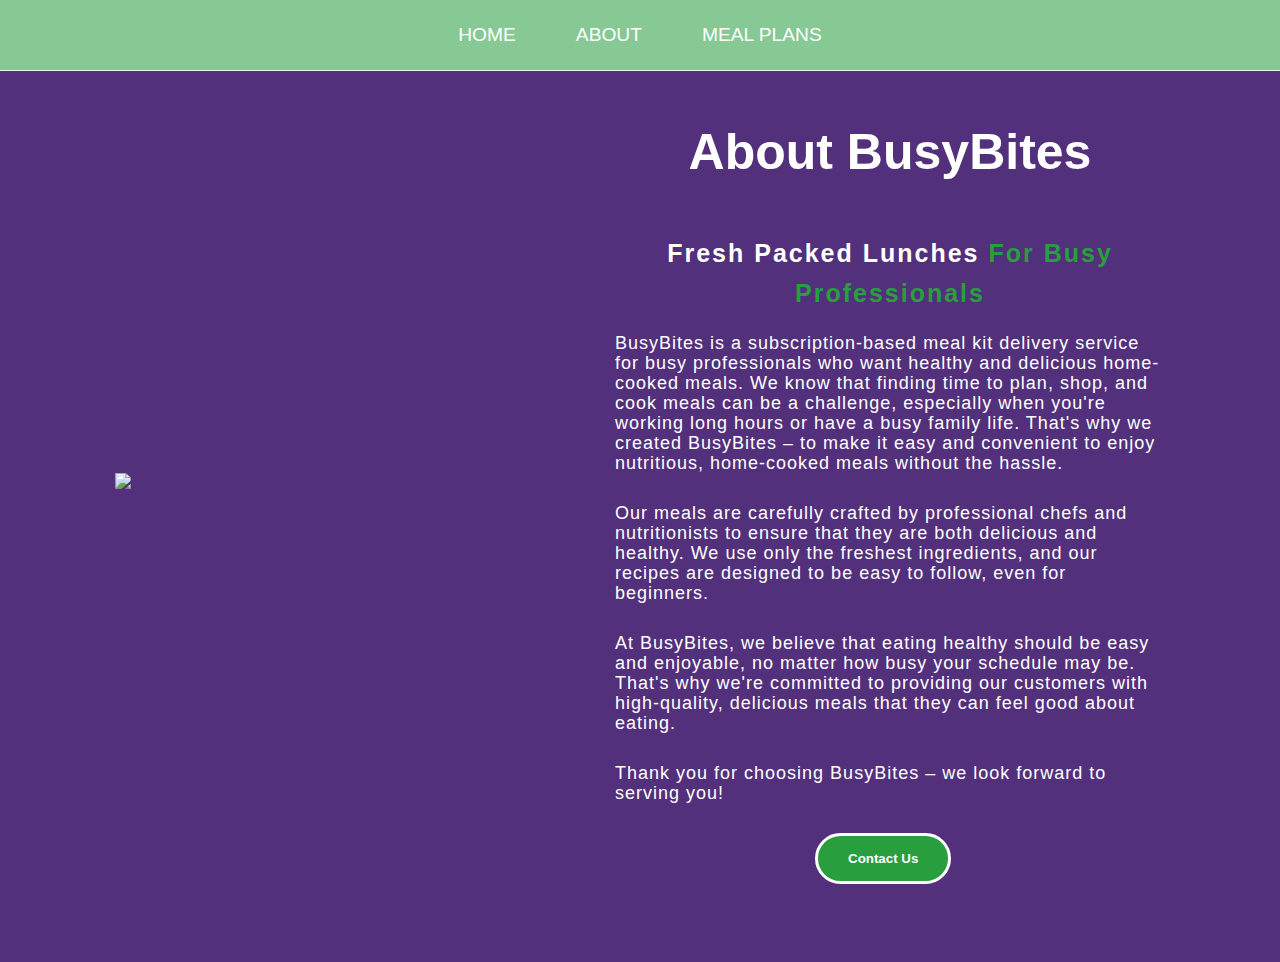
==== about.html @ 40a6f808 "Add files via upload" ====
<!DOCTYPE html>
<html>
<head>
	<title>BusyBites | About</title>
	<link rel="stylesheet" type="text/css" href="style.css">
	<style>
		.container {
			margin: 0 auto;
			max-width: 800px;
			border: 2px solid black;
			padding: 20px;
		}
	</style>
</head>
<body>
	<nav>
		<ul>
			<li><a href="index.html">Home</a></li>
			<li><a href="about.html">About</a></li>
			<li><a href="mealplans.html">Meal Plans</a></li>
		</ul>
	</nav>
<section class="about">	
  <div class="main">
  <img src="Images/aboutimage.jpeg">
	<div class="about-text">
		<h1>About BusyBites</h1>
		<h5>Fresh packed lunches<span> for busy professionals</span></h5>
		<p>BusyBites is a subscription-based meal kit delivery service for busy professionals who want healthy and delicious home-cooked meals. We know that finding time to plan, shop, and cook meals can be a challenge, especially when you're working long hours or have a busy family life. That's why we created BusyBites – to make it easy and convenient to enjoy nutritious, home-cooked meals without the hassle.</p>
		<p>Our meals are carefully crafted by professional chefs and nutritionists to ensure that they are both delicious and healthy. We use only the freshest ingredients, and our recipes are designed to be easy to follow, even for beginners.</p>
		<p>At BusyBites, we believe that eating healthy should be easy and enjoyable, no matter how busy your schedule may be. That's why we're committed to providing our customers with high-quality, delicious meals that they can feel good about eating.</p>

		<p>Thank you for choosing BusyBites – we look forward to serving you!</p>
		<button type="button">Contact Us</button>
	</div>
  </div>
</section>
 
</body>
</html>
---- style.css ----
/* Style for the body */
body {
  font-family: Arial, Helvetica, sans-serif;
  font-size: 16px;
  line-height: 1.6;
  color: #333;
  background-color: #52307c; /* pinkish background color */
  margin: 0;
  padding: 0;
}

/* Navbar */
nav {
  display: flex;
  justify-content: center;
  align-items: center;
  height: 70px;
  background-color: #86c995; /* greenish navbar color */
  border-bottom: 1px solid #eee;
  font-size: 1.2rem;
  position: fixed;
  top: 0;
  width: 100%;
  z-index: 1;
}

nav ul {
  display: flex;
  list-style: none;
  margin: 0;
  padding: 0;
}

nav li {
  margin: 0 15px;
}

nav a {
  color: #fff;
  text-decoration: none;
  text-transform: uppercase;
  transition: color 0.3s ease;
  padding: 10px 15px;
}

nav a:hover {
  color: #00a1b4; /* blueish hover color */
}

.active {
  background-color: #1abc9c;
}

/* Style for the header */
header {
  background-color: #1abc9c;
  color: white;
  text-align: center;
  padding: 50px;
}

/* Style for the meal plans section */
#meal-plans {
  padding: 50px;
  text-align: center;
  display: flex;
  flex-direction: column;
  align-items: center;
  color: #289e3f;
  font-size: 20px;
}

#meal-plans h2 {
  font-size: 36px;
  font-weight: 700;
  margin-bottom: 30px;
  color: white;
}

#meal-plans p {
  font-size: 20px;
  margin-bottom: 30px;
  text-align: center;
  color: white;
  padding-left: 400px;
  padding-right: 400px;
}

#meal-plans img {
  max-width: 35%;
  height: auto;
  margin-bottom: 30px;
  margin-top: 10px;
}

#plan a {
	margin-bottom: 50px;
}

/* Style for the banner section */
.banner {
  text-align: center;
  margin-top: 50px;
  padding: 25px;
}

.banner img {
  max-width: 100%;
  height: auto;
  margin-bottom: 30px;
}

.banner a {
  display: inline-block;
  background-color: #FFA500;
  color: #fff;
  font-size: 24px;
  font-weight: 700;
  padding: 30px;
  border-radius: 5px;
  margin-top: 20px;
  margin-bottom: 30px;
  text-decoration: none;
}

.banner a:hover {
  background-color: #FF8C00;
}

.banner h1 {
	font-size: 60px;
	color: white;
}

.banner h2 {
	color: white;
}

.banner p {
	font-size: 20px;
	color: black;
}

/* Style for the main content section */
.main-content {
  text-align: center;
  margin-top: 10px; /* Add top margin to move the section down */
}

.main-content p {
  font-size: 24px;
  margin-bottom: 50px;
  color: black;
  padding-left: 500px;
  padding-right: 500px;
}

.main-content h2 {
	color: black;
}

html {
  scroll-behavior: smooth;
}

/* Style for the about section */

.about {
	width: 100%;
	padding: 78px 0px;
}

.about img {
	height: auto;
	width: 420px;
}

.about-text {
	width: 550px;
}

.main {
	width: 1130px;
	max-width: 95%;
	margin: 0 auto;
	display: flex;
	align-items: center;
	justify-content: space-around;
}

.about-text h1{
	color: white;
	font-size: 50px;
	text-transform: capitalize;
	margin-bottom: 20px;
	text-align: center;
}

.about-text h5{
	color: white;
	font-size: 25px;
	text-transform: capitalize;
	margin-bottom: 20px;
	letter-spacing: 2px;
	text-align: center;
}

span {
	color: #289e3f;
}

.about-text p {
	color: #ffffff;
	letter-spacing: 1px;
	line-height: 20px;
	font-size: 18px;
	margin-bottom: 30px;
}

button {
	background: #289e3f;
	color: white;
	margin-left: 200px;
	text-decoration: none;
	border: 2px solid transparent;
	font-weight: bold;
	border: 3px solid #ffffff;
	padding: 15px 30px;
	border-radius: 30px;
}

button:hover {
	background: black;
	cursor: pointer;
}
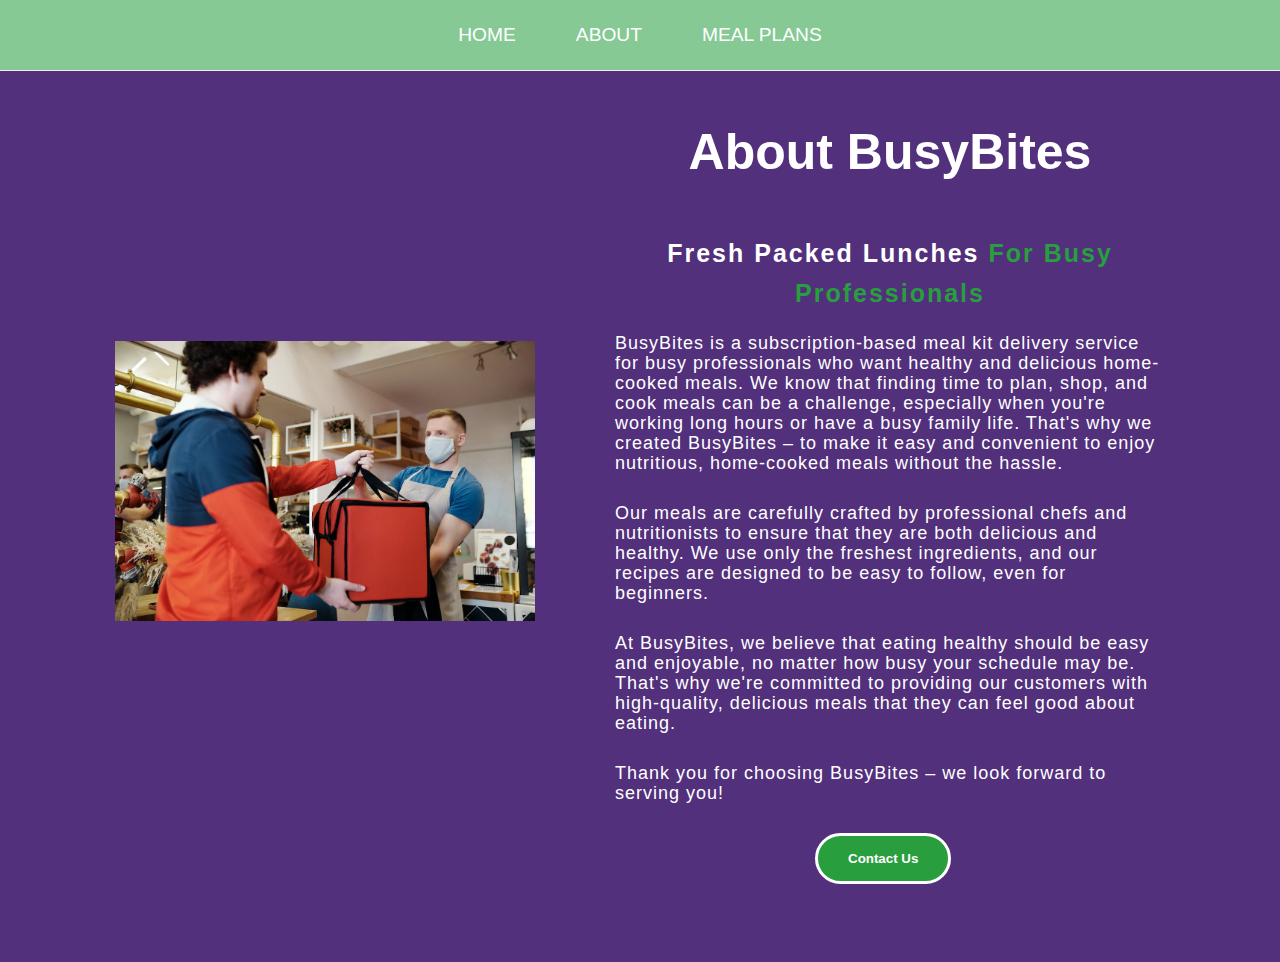
==== commit 2e75e9f4: "Update about.html" ====
--- a/about.html
+++ b/about.html
@@ -22,7 +22,7 @@
 	</nav>
 <section class="about">	
   <div class="main">
-  <img src="Images/aboutimage.jpeg">
+  <img src="./images/aboutimage.jpeg">
 	<div class="about-text">
 		<h1>About BusyBites</h1>
 		<h5>Fresh packed lunches<span> for busy professionals</span></h5>
